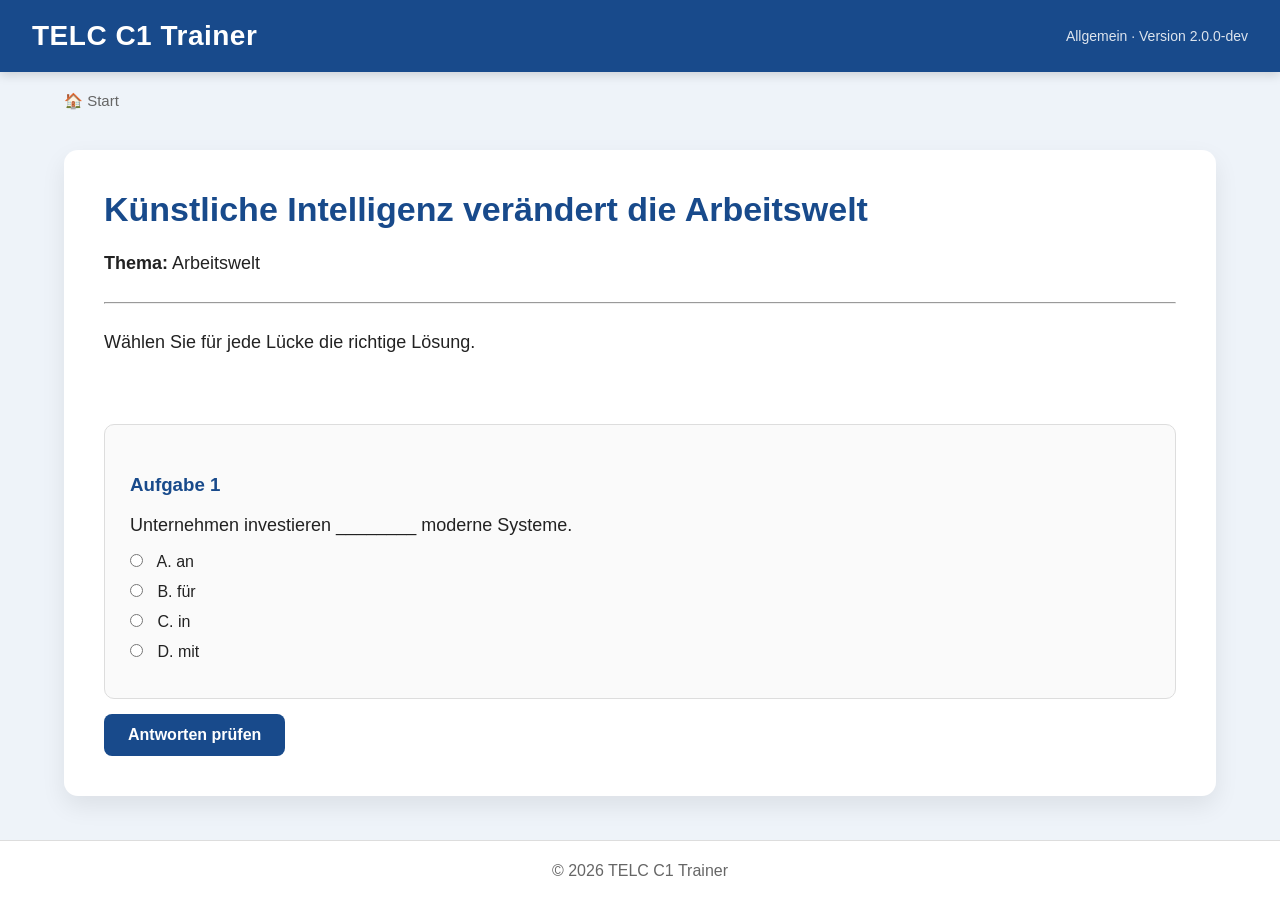
==== telc-c1-engine-V3.0Cl/docs/index.html @ de9e559b "Add files via upload Новая базовая версия от Claude" ====
<!DOCTYPE html>
<html lang="de">

<head>

    <meta charset="UTF-8">

    <meta
        name="viewport"
        content="width=device-width, initial-scale=1.0">

    <title>TELC C1 Engine</title>

    <link
        rel="stylesheet"
        href="../css/app.css">

</head>

<body>

<header class="topbar">

    <div class="logo">

        TELC C1 Trainer

    </div>

    <div class="version">

        Allgemein · Version
        <span id="version"></span>

    </div>

</header>

<nav id="breadcrumb">

    🏠 Start

</nav>

<main id="app">

    <section class="card">

        <h1>

            Willkommen

        </h1>

        <p>

            Das Projekt wurde erfolgreich gestartet.

        </p>

        <p>

            Der Exam Engine wird initialisiert...

        </p>

    </section>

</main>

<footer>

    © 2026 TELC C1 Trainer

</footer>

<script
    type="module"
    src="../js/app.js">

</script>

</body>

</html>
---- telc-c1-engine-V3.0Cl/css/app.css ----
*{
    margin:0;
    padding:0;
    box-sizing:border-box;
}

html{

    font-size:16px;

}

body{

    min-height:100vh;

    display:flex;

    flex-direction:column;

    font-family:

        Arial,
        Helvetica,
        sans-serif;

    background:#eef3f9;

    color:#222;

}

.topbar{

    height:72px;

    background:#184a8b;

    color:white;

    display:flex;

    align-items:center;

    justify-content:space-between;

    padding:0 32px;

    box-shadow:

        0 3px 10px

        rgba(0,0,0,.15);

}

.logo{

    font-size:28px;

    font-weight:bold;

    letter-spacing:.5px;

}

.version{

    font-size:14px;

    opacity:.85;

}

main{

    flex:1;

    width:100%;

    max-width:1200px;

    margin:40px auto;

    padding:0 24px;

}

.card{

    background:white;

    border-radius:14px;

    padding:40px;

    box-shadow:

        0 10px 25px

        rgba(0,0,0,.08);

}

.card h1{

    margin-bottom:20px;

    color:#184a8b;

    font-size:34px;

}

.card p{

    margin-bottom:14px;

    line-height:1.6;

    font-size:18px;

}

footer{

    height:60px;

    display:flex;

    align-items:center;

    justify-content:center;

    background:white;

    color:#666;

    border-top:

        1px solid #ddd;

}
.question{

    margin-top:35px;

    padding:25px;

    border:1px solid #ddd;

    border-radius:10px;

    background:#fafafa;

}

.question h3{

    color:#184a8b;

    margin-bottom:15px;

}

.option{

    display:block;

    margin:12px 0;

    cursor:pointer;

}

.option input{

    margin-right:10px;

}
.check-button{

    margin-top:40px;

    padding:12px 24px;

    font-size:16px;

    font-weight:bold;

    color:white;

    background:#184a8b;

    border:none;

    border-radius:8px;

    cursor:pointer;

}

.check-button:hover{

    background:#0f3565;

}

#resultPanel{

    margin-top:30px;

}

#resultPanel h2{

    color:#184a8b;

    margin-bottom:15px;

}

.result-question{

    margin-top:25px;

}

.result-question strong{

    color:#184a8b;

}
/* ==========================================================
   Navigation
========================================================== */

#breadcrumb{

    max-width:1200px;

    width:100%;

    margin:20px auto 0;

    padding:0 24px;

    color:#666;

    font-size:15px;

}

/* ==========================================================
   Buttons
========================================================== */

button{

    font-family:inherit;

}

.primary-button{

    background:#184a8b;

    color:white;

    border:none;

    padding:12px 24px;

    border-radius:8px;

    cursor:pointer;

    font-size:16px;

    font-weight:600;

    transition:.2s;
}

.primary-button:hover{

    background:#12396b;

}

.secondary-button{

    background:white;

    color:#184a8b;

    border:1px solid #184a8b;

    padding:12px 24px;

    border-radius:8px;

    cursor:pointer;

    font-size:16px;

    transition:.2s;

}

.secondary-button:hover{

    background:#eef4ff;

}

.learnMore{

    margin-top:15px;

}

/* ==========================================================
   Knowledge Viewer
========================================================== */

#app h3{

    margin-top:24px;

    color:#184a8b;

}

#app hr{

    margin:24px 0;

}

#app button{

    margin-right:10px;

    margin-top:15px;

}

.layout{

    display:flex;

    gap:30px;

}

.sidebar{

    width:260px;

    flex-shrink:0;

    background:white;

    border-radius:12px;

    padding:20px;

    box-shadow:0 4px 12px rgba(0,0,0,.08);

}

.sidebar h2{

    margin-bottom:20px;

    color:#184a8b;

}

.sidebar nav{

    display:flex;

    flex-direction:column;

    gap:10px;

}

.sidebar button{

    border:none;

    background:#f5f7fb;

    border-radius:8px;

    padding:12px;

    cursor:pointer;

    text-align:left;

    font-size:15px;

}

.sidebar button:hover{

    background:#dfe9f8;

}

.content{

    flex:1;

}
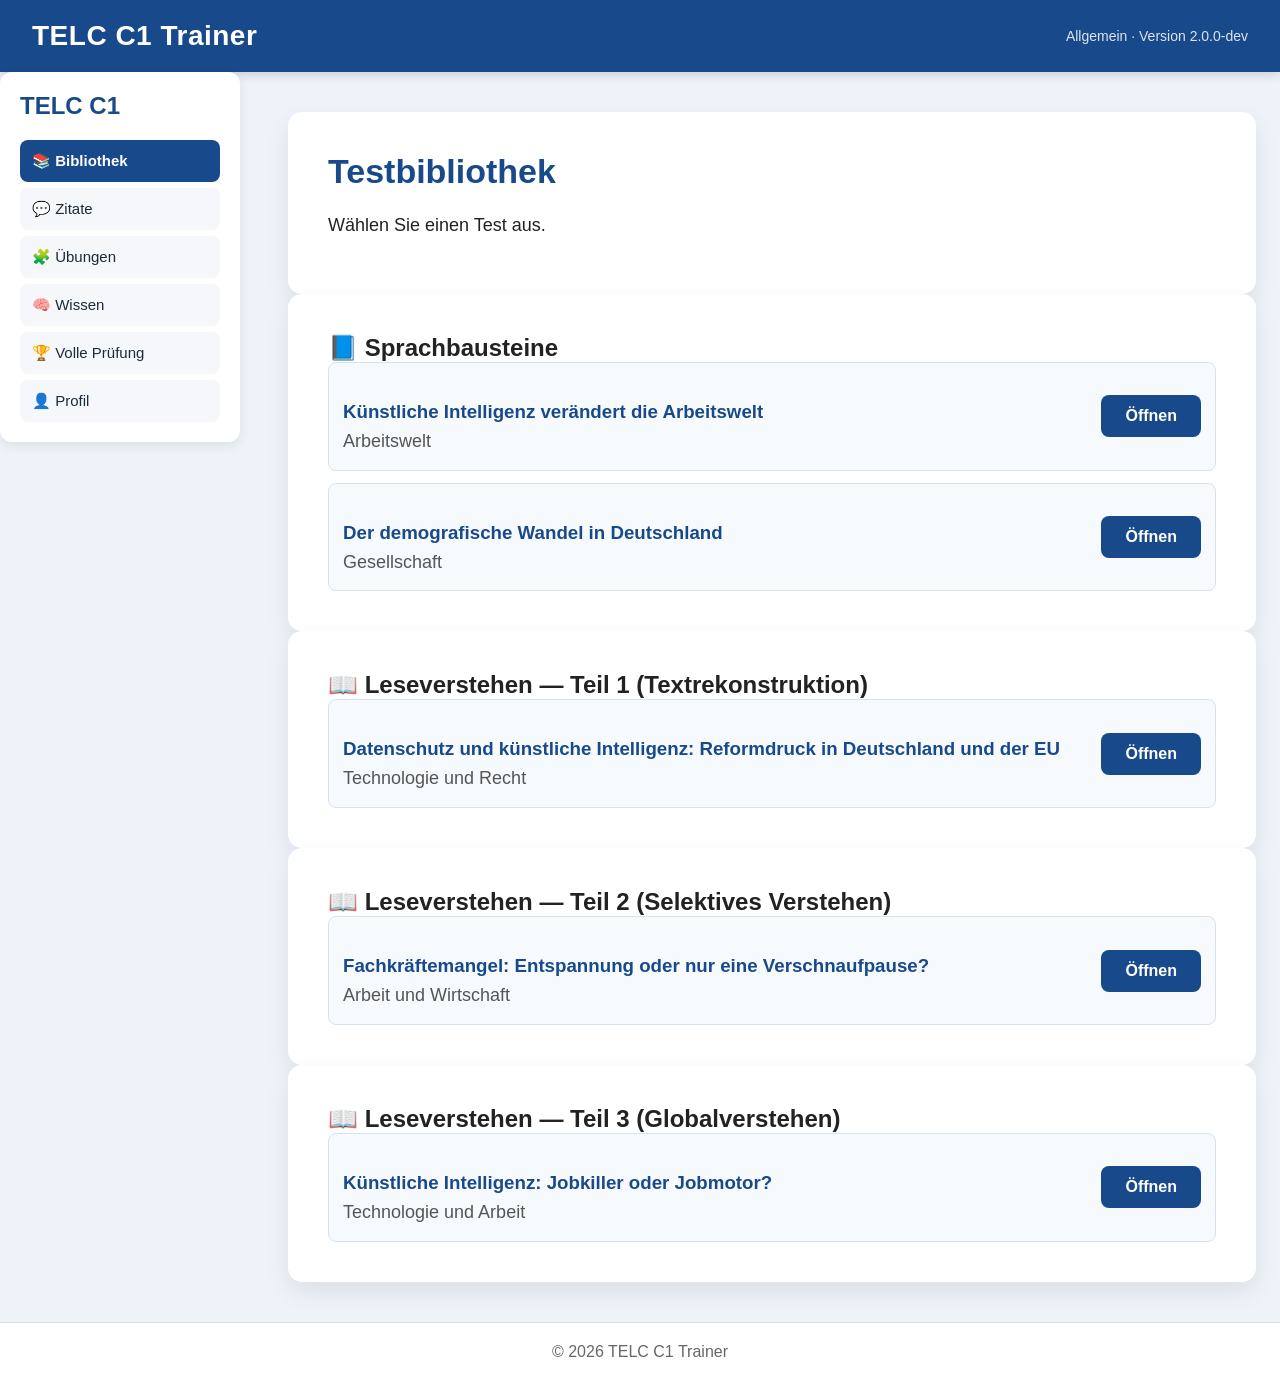
==== commit 17bf59b5: "Add files via upload" ====
--- a/telc-c1-engine-V3.0Cl/docs/index.html
+++ b/telc-c1-engine-V3.0Cl/docs/index.html
@@ -1,85 +1,26 @@
-<!DOCTYPE html>
-<html lang="de">
-
-<head>
-
-    <meta charset="UTF-8">
-
-    <meta
-        name="viewport"
-        content="width=device-width, initial-scale=1.0">
-
-    <title>TELC C1 Engine</title>
-
-    <link
-        rel="stylesheet"
-        href="../css/app.css">
-
-</head>
-
-<body>
-
-<header class="topbar">
-
-    <div class="logo">
-
-        TELC C1 Trainer
-
-    </div>
-
-    <div class="version">
-
-        Allgemein · Version
-        <span id="version"></span>
-
-    </div>
-
-</header>
-
-<nav id="breadcrumb">
-
-    🏠 Start
-
-</nav>
-
-<main id="app">
-
-    <section class="card">
-
-        <h1>
-
-            Willkommen
-
-        </h1>
-
-        <p>
-
-            Das Projekt wurde erfolgreich gestartet.
-
-        </p>
-
-        <p>
-
-            Der Exam Engine wird initialisiert...
-
-        </p>
-
-    </section>
-
-</main>
-
-<footer>
-
-    © 2026 TELC C1 Trainer
-
-</footer>
-
-<script
-    type="module"
-    src="../js/app.js">
-
-</script>
-
-</body>
-
-</html>+<!DOCTYPE html>
+<html lang="de">
+<head>
+    <meta charset="UTF-8">
+    <meta name="viewport" content="width=device-width, initial-scale=1.0">
+    <title>TELC C1 Engine</title>
+    <link rel="stylesheet" href="../css/app.css">
+</head>
+<body>
+
+<header class="topbar">
+    <div class="logo">TELC C1 Trainer</div>
+    <div class="version">Allgemein · Version <span id="version"></span></div>
+</header>
+
+<div class="shell">
+    <div id="sidebar"></div>
+    <main id="app" class="content"></main>
+</div>
+
+<footer>© 2026 TELC C1 Trainer</footer>
+
+<script type="module" src="../js/app.js"></script>
+
+</body>
+</html>
--- a/telc-c1-engine-V3.0Cl/css/app.css
+++ b/telc-c1-engine-V3.0Cl/css/app.css
@@ -1,419 +1,569 @@
-*{
-    margin:0;
-    padding:0;
-    box-sizing:border-box;
-}
-
-html{
-
-    font-size:16px;
-
-}
-
-body{
-
-    min-height:100vh;
-
-    display:flex;
-
-    flex-direction:column;
-
-    font-family:
-
-        Arial,
-        Helvetica,
-        sans-serif;
-
-    background:#eef3f9;
-
-    color:#222;
-
-}
-
-.topbar{
-
-    height:72px;
-
-    background:#184a8b;
-
-    color:white;
-
-    display:flex;
-
-    align-items:center;
-
-    justify-content:space-between;
-
-    padding:0 32px;
-
-    box-shadow:
-
-        0 3px 10px
-
-        rgba(0,0,0,.15);
-
-}
-
-.logo{
-
-    font-size:28px;
-
-    font-weight:bold;
-
-    letter-spacing:.5px;
-
-}
-
-.version{
-
-    font-size:14px;
-
-    opacity:.85;
-
-}
-
-main{
-
-    flex:1;
-
-    width:100%;
-
-    max-width:1200px;
-
-    margin:40px auto;
-
-    padding:0 24px;
-
-}
-
-.card{
-
-    background:white;
-
-    border-radius:14px;
-
-    padding:40px;
-
-    box-shadow:
-
-        0 10px 25px
-
-        rgba(0,0,0,.08);
-
-}
-
-.card h1{
-
-    margin-bottom:20px;
-
-    color:#184a8b;
-
-    font-size:34px;
-
-}
-
-.card p{
-
-    margin-bottom:14px;
-
-    line-height:1.6;
-
-    font-size:18px;
-
-}
-
-footer{
-
-    height:60px;
-
-    display:flex;
-
-    align-items:center;
-
-    justify-content:center;
-
-    background:white;
-
-    color:#666;
-
-    border-top:
-
-        1px solid #ddd;
-
-}
-.question{
-
-    margin-top:35px;
-
-    padding:25px;
-
-    border:1px solid #ddd;
-
-    border-radius:10px;
-
-    background:#fafafa;
-
-}
-
-.question h3{
-
-    color:#184a8b;
-
-    margin-bottom:15px;
-
-}
-
-.option{
-
-    display:block;
-
-    margin:12px 0;
-
-    cursor:pointer;
-
-}
-
-.option input{
-
-    margin-right:10px;
-
-}
-.check-button{
-
-    margin-top:40px;
-
-    padding:12px 24px;
-
-    font-size:16px;
-
-    font-weight:bold;
-
-    color:white;
-
-    background:#184a8b;
-
-    border:none;
-
-    border-radius:8px;
-
-    cursor:pointer;
-
-}
-
-.check-button:hover{
-
-    background:#0f3565;
-
-}
-
-#resultPanel{
-
-    margin-top:30px;
-
-}
-
-#resultPanel h2{
-
-    color:#184a8b;
-
-    margin-bottom:15px;
-
-}
-
-.result-question{
-
-    margin-top:25px;
-
-}
-
-.result-question strong{
-
-    color:#184a8b;
-
-}
-/* ==========================================================
-   Navigation
-========================================================== */
-
-#breadcrumb{
-
-    max-width:1200px;
-
-    width:100%;
-
-    margin:20px auto 0;
-
-    padding:0 24px;
-
-    color:#666;
-
-    font-size:15px;
-
-}
-
-/* ==========================================================
-   Buttons
-========================================================== */
-
-button{
-
-    font-family:inherit;
-
-}
-
-.primary-button{
-
-    background:#184a8b;
-
-    color:white;
-
-    border:none;
-
-    padding:12px 24px;
-
-    border-radius:8px;
-
-    cursor:pointer;
-
-    font-size:16px;
-
-    font-weight:600;
-
-    transition:.2s;
-}
-
-.primary-button:hover{
-
-    background:#12396b;
-
-}
-
-.secondary-button{
-
-    background:white;
-
-    color:#184a8b;
-
-    border:1px solid #184a8b;
-
-    padding:12px 24px;
-
-    border-radius:8px;
-
-    cursor:pointer;
-
-    font-size:16px;
-
-    transition:.2s;
-
-}
-
-.secondary-button:hover{
-
-    background:#eef4ff;
-
-}
-
-.learnMore{
-
-    margin-top:15px;
-
-}
-
-/* ==========================================================
-   Knowledge Viewer
-========================================================== */
-
-#app h3{
-
-    margin-top:24px;
-
-    color:#184a8b;
-
-}
-
-#app hr{
-
-    margin:24px 0;
-
-}
-
-#app button{
-
-    margin-right:10px;
-
-    margin-top:15px;
-
-}
-
-.layout{
-
-    display:flex;
-
-    gap:30px;
-
-}
-
-.sidebar{
-
-    width:260px;
-
-    flex-shrink:0;
-
-    background:white;
-
-    border-radius:12px;
-
-    padding:20px;
-
-    box-shadow:0 4px 12px rgba(0,0,0,.08);
-
-}
-
-.sidebar h2{
-
-    margin-bottom:20px;
-
-    color:#184a8b;
-
-}
-
-.sidebar nav{
-
-    display:flex;
-
-    flex-direction:column;
-
-    gap:10px;
-
-}
-
-.sidebar button{
-
-    border:none;
-
-    background:#f5f7fb;
-
-    border-radius:8px;
-
-    padding:12px;
-
-    cursor:pointer;
-
-    text-align:left;
-
-    font-size:15px;
-
-}
-
-.sidebar button:hover{
-
-    background:#dfe9f8;
-
-}
-
-.content{
-
-    flex:1;
-
-}+* {
+  margin: 0;
+  padding: 0;
+  box-sizing: border-box;
+}
+
+html {
+  font-size: 16px;
+}
+
+body {
+  min-height: 100vh;
+
+  display: flex;
+
+  flex-direction: column;
+
+  font-family: Arial, Helvetica, sans-serif;
+
+  background: #eef3f9;
+
+  color: #222;
+}
+
+.topbar {
+  height: 72px;
+
+  background: #184a8b;
+
+  color: white;
+
+  display: flex;
+
+  align-items: center;
+
+  justify-content: space-between;
+
+  padding: 0 32px;
+
+  box-shadow: 0 3px 10px rgba(0, 0, 0, 0.15);
+}
+
+.logo {
+  font-size: 28px;
+
+  font-weight: bold;
+
+  letter-spacing: 0.5px;
+}
+
+.version {
+  font-size: 14px;
+
+  opacity: 0.85;
+}
+
+main {
+  flex: 1;
+
+  width: 100%;
+
+  max-width: 1200px;
+
+  margin: 40px auto;
+
+  padding: 0 24px;
+}
+
+.card {
+  background: white;
+
+  border-radius: 14px;
+
+  padding: 40px;
+
+  box-shadow: 0 10px 25px rgba(0, 0, 0, 0.08);
+}
+
+.card h1 {
+  margin-bottom: 20px;
+
+  color: #184a8b;
+
+  font-size: 34px;
+}
+
+.card p {
+  margin-bottom: 14px;
+
+  line-height: 1.6;
+
+  font-size: 18px;
+}
+
+footer {
+  height: 60px;
+
+  display: flex;
+
+  align-items: center;
+
+  justify-content: center;
+
+  background: white;
+
+  color: #666;
+
+  border-top: 1px solid #ddd;
+}
+.question {
+  margin-top: 35px;
+
+  padding: 25px;
+
+  border: 1px solid #ddd;
+
+  border-radius: 10px;
+
+  background: #fafafa;
+}
+
+.question h3 {
+  color: #184a8b;
+
+  margin-bottom: 15px;
+}
+
+.option {
+  display: block;
+
+  margin: 12px 0;
+
+  cursor: pointer;
+}
+
+.option input {
+  margin-right: 10px;
+}
+.check-button {
+  margin-top: 40px;
+
+  padding: 12px 24px;
+
+  font-size: 16px;
+
+  font-weight: bold;
+
+  color: white;
+
+  background: #184a8b;
+
+  border: none;
+
+  border-radius: 8px;
+
+  cursor: pointer;
+}
+
+.check-button:hover {
+  background: #0f3565;
+}
+
+#resultPanel {
+  margin-top: 30px;
+}
+
+#resultPanel h2 {
+  color: #184a8b;
+
+  margin-bottom: 15px;
+}
+
+.result-question {
+  margin-top: 25px;
+}
+
+.result-question strong {
+  color: #184a8b;
+}
+/* ==========================================================
+   Navigation
+========================================================== */
+
+#breadcrumb {
+  max-width: 1200px;
+
+  width: 100%;
+
+  margin: 20px auto 0;
+
+  padding: 0 24px;
+
+  color: #666;
+
+  font-size: 15px;
+}
+
+/* ==========================================================
+   Buttons
+========================================================== */
+
+button {
+  font-family: inherit;
+}
+
+.primary-button {
+  background: #184a8b;
+
+  color: white;
+
+  border: none;
+
+  padding: 12px 24px;
+
+  border-radius: 8px;
+
+  cursor: pointer;
+
+  font-size: 16px;
+
+  font-weight: 600;
+
+  transition: 0.2s;
+}
+
+.primary-button:hover {
+  background: #12396b;
+}
+
+.secondary-button {
+  background: white;
+
+  color: #184a8b;
+
+  border: 1px solid #184a8b;
+
+  padding: 12px 24px;
+
+  border-radius: 8px;
+
+  cursor: pointer;
+
+  font-size: 16px;
+
+  transition: 0.2s;
+}
+
+.secondary-button:hover {
+  background: #eef4ff;
+}
+
+.learnMore {
+  margin-top: 15px;
+}
+
+/* ==========================================================
+   Knowledge Viewer
+========================================================== */
+
+#app h3 {
+  margin-top: 24px;
+
+  color: #184a8b;
+}
+
+#app hr {
+  margin: 24px 0;
+}
+
+#app button {
+  margin-right: 10px;
+
+  margin-top: 15px;
+}
+
+.shell {
+  display: flex;
+  gap: 24px;
+  align-items: flex-start;
+}
+
+.sidebar {
+  width: 240px;
+  flex-shrink: 0;
+  background: white;
+  border-radius: 12px;
+  padding: 20px;
+  box-shadow: 0 4px 12px rgba(0, 0, 0, 0.08);
+  position: sticky;
+  top: 16px;
+}
+
+.sidebar h2 {
+  margin-bottom: 20px;
+  color: #184a8b;
+}
+
+.sidebar nav {
+  display: flex;
+  flex-direction: column;
+  gap: 6px;
+}
+
+.sidebar-link {
+  display: block;
+  border: none;
+  background: #f5f7fb;
+  border-radius: 8px;
+  padding: 12px;
+  text-align: left;
+  font-size: 15px;
+  color: #1c2b3a;
+  text-decoration: none;
+}
+
+.sidebar-link:hover {
+  background: #dfe9f8;
+}
+
+.sidebar-link.active {
+  background: #184a8b;
+  color: white;
+  font-weight: bold;
+}
+
+.content {
+  flex: 1;
+  min-width: 0;
+}
+
+.test-header {
+  margin-bottom: 8px;
+}
+
+.test-header-module {
+  display: inline-block;
+  background: #eaf1fb;
+  color: #184a8b;
+  font-size: 13px;
+  font-weight: bold;
+  padding: 4px 10px;
+  border-radius: 999px;
+  margin-bottom: 8px;
+}
+
+.test-header-topic {
+  color: #555;
+  margin-top: 0;
+}
+
+@media (max-width: 780px) {
+  .shell {
+    flex-direction: column;
+  }
+
+  .sidebar {
+    width: 100%;
+    position: static;
+  }
+
+  .sidebar nav {
+    flex-direction: row;
+    flex-wrap: wrap;
+  }
+
+  .sidebar-link {
+    flex: 1 1 auto;
+    text-align: center;
+  }
+}
+
+.reading-text {
+  line-height: 1.6;
+  margin: 16px 0;
+}
+
+.reading-text p {
+  margin-bottom: 12px;
+}
+
+.library-list {
+  display: flex;
+  flex-direction: column;
+  gap: 12px;
+}
+
+.library-item {
+  display: flex;
+  align-items: center;
+  justify-content: space-between;
+  padding: 14px;
+  border: 1px solid #d7e2ef;
+  border-radius: 8px;
+  background: #f7fafd;
+  text-decoration: none;
+  color: inherit;
+  cursor: pointer;
+  transition: box-shadow 0.15s ease;
+}
+
+.library-item:hover {
+  box-shadow: 0 2px 8px rgba(24, 74, 139, 0.15);
+}
+
+.library-module {
+  font-size: 13px;
+  color: #184a8b;
+  font-weight: bold;
+}
+
+.library-item-info h3 {
+  margin: 4px 0;
+}
+
+.library-item-info p {
+  margin: 0;
+  color: #555;
+}
+
+.back-button {
+  background: none;
+  border: none;
+  color: #184a8b;
+  font-size: 14px;
+  cursor: pointer;
+  padding: 4px 0;
+  margin-bottom: 10px;
+  display: inline-block;
+}
+
+.back-button:hover {
+  text-decoration: underline;
+}
+
+.sentence-pool {
+  margin-top: 16px;
+  padding: 12px 16px;
+  background: #f7fafd;
+  border: 1px solid #d7e2ef;
+  border-radius: 8px;
+}
+
+.sentence-pool p {
+  margin: 6px 0;
+}
+
+.section-label {
+  color: #184a8b;
+}
+
+.flip-card {
+  background: #fff;
+  border: 1px solid #d7e2ef;
+  border-radius: 10px;
+  padding: 24px;
+  margin: 16px 0;
+  cursor: pointer;
+  min-height: 100px;
+}
+
+.quote-text {
+  font-size: 20px;
+  font-style: italic;
+  color: #184a8b;
+  margin: 0 0 10px 0;
+}
+
+.flip-hint {
+  color: #888;
+  font-size: 13px;
+  margin: 0;
+}
+
+.flip-card-back {
+  border-top: 1px dashed #d7e2ef;
+  margin-top: 12px;
+  padding-top: 12px;
+}
+
+.phrase-list {
+  display: flex;
+  flex-wrap: wrap;
+  gap: 8px;
+  margin-top: 8px;
+}
+
+.phrase-chip {
+  background: #eaf1fb;
+  color: #184a8b;
+  border-radius: 999px;
+  padding: 4px 12px;
+  font-size: 13px;
+}
+
+.quote-nav {
+  display: flex;
+  justify-content: space-between;
+  margin-top: 10px;
+}
+
+.practice-area {
+  width: 100%;
+  box-sizing: border-box;
+  font-family: inherit;
+  font-size: 14px;
+  padding: 12px;
+  border: 1px solid #d7e2ef;
+  border-radius: 8px;
+  resize: vertical;
+}
+
+.redemittel-category {
+  margin-bottom: 8px;
+  border: 1px solid #d7e2ef;
+  border-radius: 8px;
+  padding: 8px 12px;
+  background: #f7fafd;
+}
+
+.redemittel-category summary {
+  cursor: pointer;
+  font-weight: bold;
+  color: #184a8b;
+}
+
+.redemittel-category ul {
+  margin: 8px 0 0 0;
+}
+
+.quote-author {
+  text-align: right;
+  color: #888;
+  font-style: italic;
+  margin-top: -6px;
+}
+
+.keyword-list,
+.argument-list,
+.topic-list {
+  padding-left: 20px;
+}
+
+.argument-list li {
+  margin-bottom: 10px;
+}
+
+.de-example {
+  color: #184a8b;
+  font-style: italic;
+  margin: 2px 0 0 0;
+}
+
+.analysis-table {
+  width: 100%;
+  border-collapse: collapse;
+  margin-top: 8px;
+}
+
+.analysis-table th,
+.analysis-table td {
+  text-align: left;
+  padding: 8px 10px;
+  border-bottom: 1px solid #e3e9f0;
+}
+
+.analysis-table th {
+  background: #f5f7fb;
+  color: #184a8b;
+}
